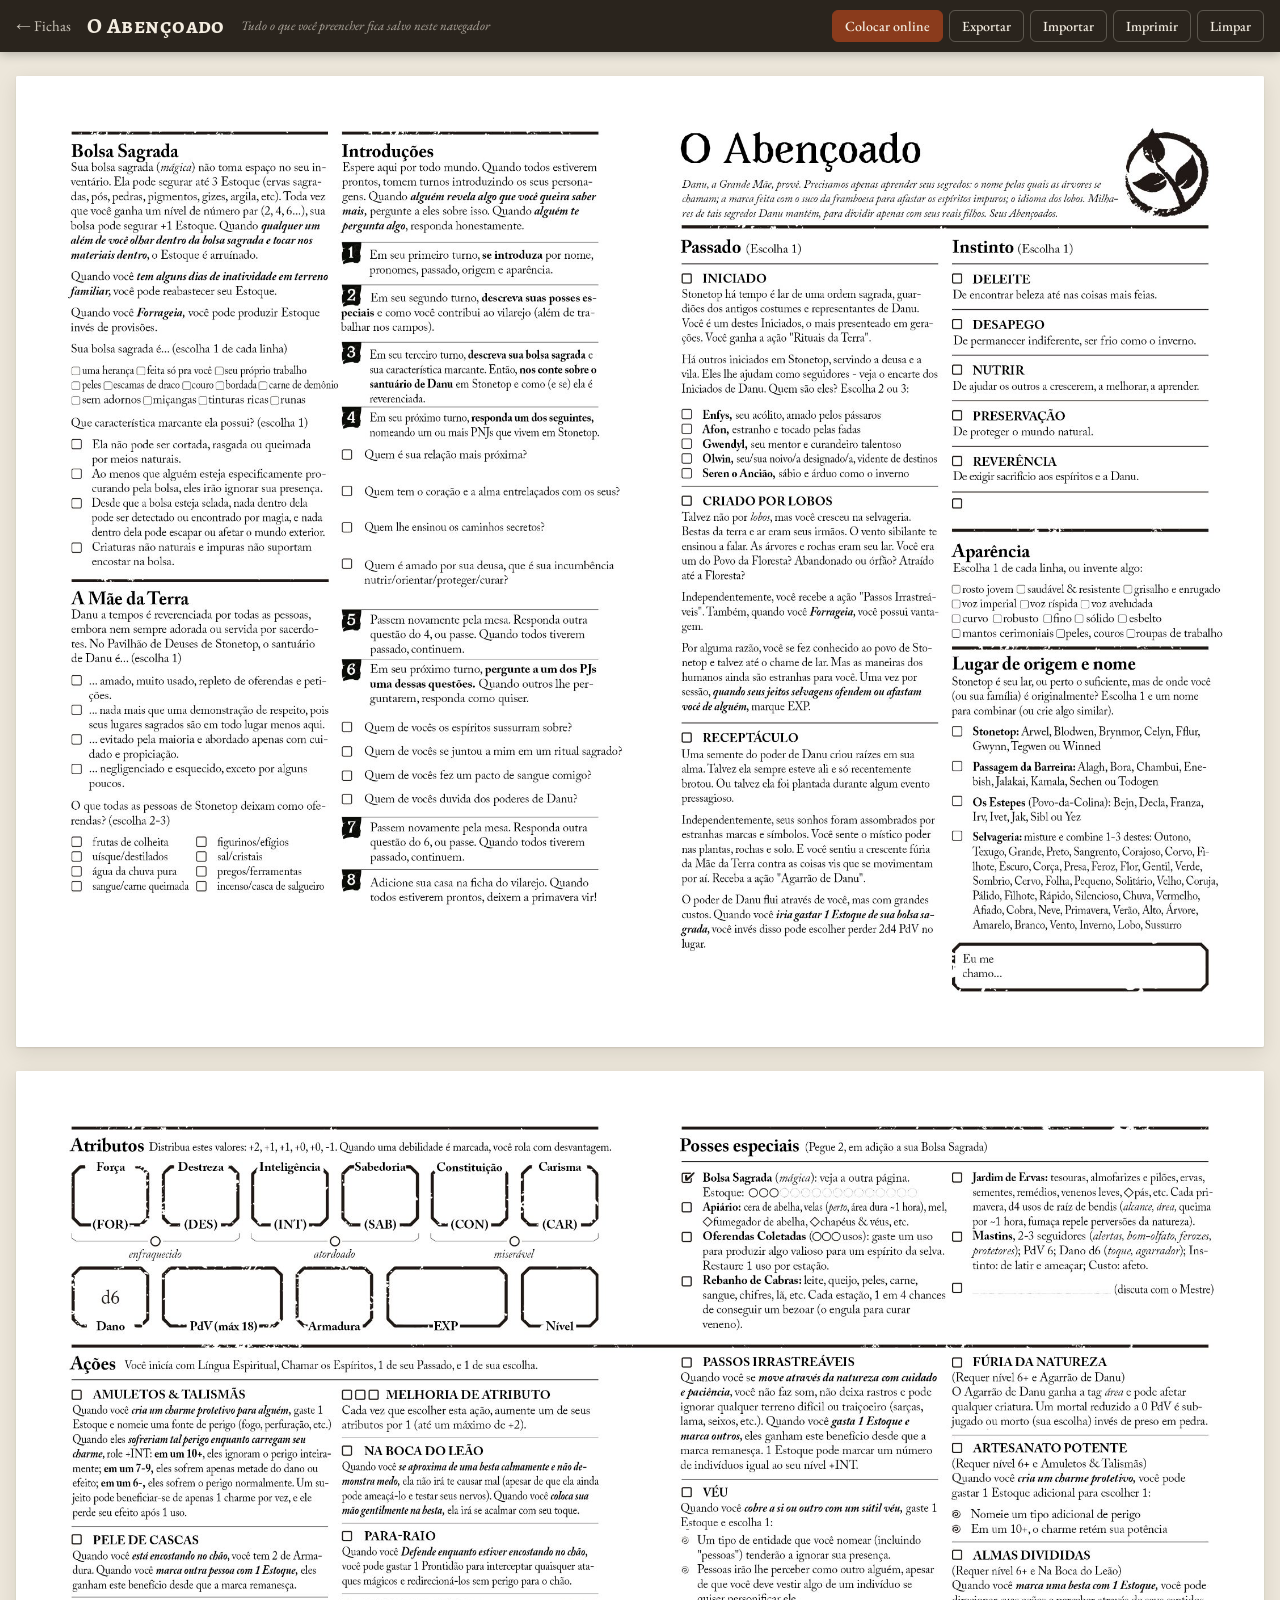
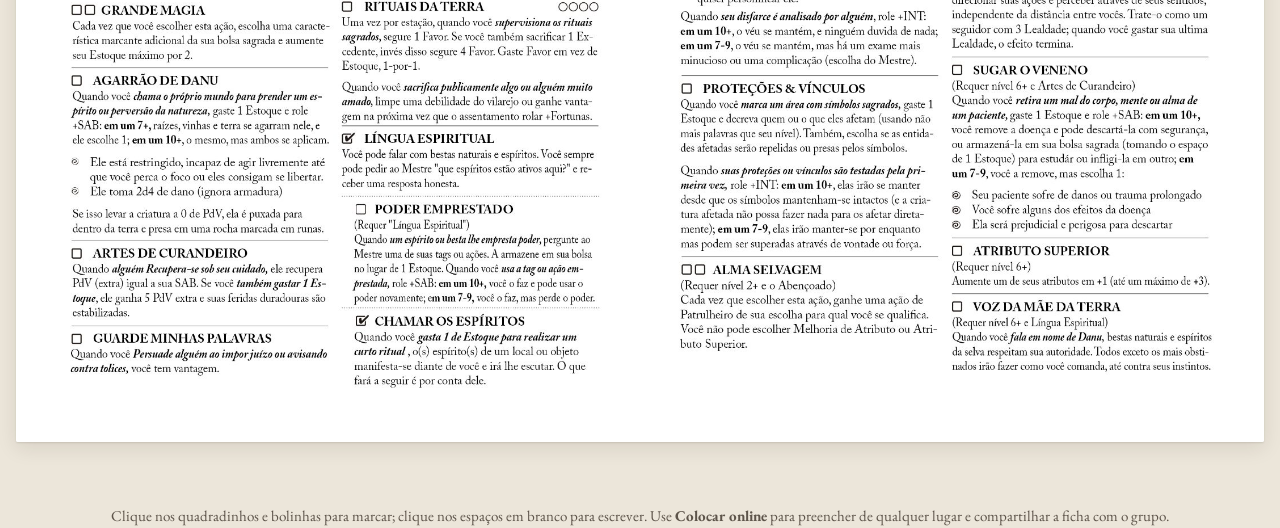
==== abencoado.html @ 60180b50 "y" ====
<!doctype html>
<html lang="pt-BR">
<head>
<script>try{var t=localStorage.getItem('stonetop:tema');if(t)document.documentElement.dataset.theme=t}catch(e){}</script>
<meta charset="utf-8">
<meta name="viewport" content="width=device-width, initial-scale=1">
<title>O Abençoado · Stonetop</title>
<meta name="description" content="Ficha interativa de O Abençoado para Stonetop: marque as opções e preencha os campos direto no navegador.">
<link rel="preconnect" href="https://fonts.googleapis.com"><link rel="preconnect" href="https://fonts.gstatic.com" crossorigin>
<link href="https://fonts.googleapis.com/css2?family=Alegreya+SC:wght@500;700&family=Caveat:wght@500&family=EB+Garamond:wght@400;500;600&display=swap" rel="stylesheet">
<link rel="stylesheet" href="assets/estilo.css">
</head>
<body>
<header class="barra">
  <a class="voltar" href="index.html">&larr; Fichas</a>
  <h1>O Abençoado</h1>
  <span class="status" id="status" aria-live="polite"></span>
  <div class="acoes">
    <button class="btn destaque" id="online" type="button" title="Criar um link para preencher esta ficha de qualquer lugar">Colocar online</button>
    <button class="btn" id="exportar" type="button" title="Baixar um arquivo com tudo o que foi preenchido">Exportar</button>
    <button class="btn" id="importar" type="button" title="Carregar um arquivo exportado antes">Importar</button>
    <button class="btn" id="imprimir" type="button" title="Imprimir ou salvar como PDF">Imprimir</button>
    <button class="btn perigo" id="limpar" type="button">Limpar</button>
  </div>
  <input type="file" id="arquivo" accept=".json,application/json" hidden>
</header>
<main id="folhas"></main>
<p class="dica">Clique nos quadradinhos e bolinhas para marcar; clique nos espaços em branco para escrever. Use <strong>Colocar online</strong> para preencher de qualquer lugar e compartilhar a ficha com o grupo.</p>
<dialog id="dialogo-online" class="dialogo">
  <h2>Ficha online</h2>
  <p>Mande este link para quem vai preencher. Qualquer pessoa com ele vê e edita a mesma ficha, de qualquer aparelho. As mudanças aparecem para todos em poucos segundos.</p>
  <div class="linha-link">
    <input id="link-online" type="text" readonly aria-label="Link da ficha online">
    <button class="btn-claro" id="copiar-link" type="button">Copiar</button>
  </div>
  <p class="aviso">Guarde o link: é a única chave da ficha. Quem não tiver o link não encontra a ficha.</p>
  <div class="rodape-dialogo">
    <button class="btn-texto" id="sair-online" type="button">Voltar para a ficha local</button>
    <button class="btn-claro" id="fechar-dialogo" type="button">Fechar</button>
  </div>
</dialog>
<script src="dados/abencoado.js"></script>
<script src="assets/ficha.js"></script>
</body>
</html>
---- assets/estilo.css ----
:root {
  --fundo: #ece6da;
  --papel: #fffdf8;
  --tinta: #1f1b16;
  --tinta-suave: #5d544a;
  --borda: #cfc5b4;
  --barra: #2a241d;
  --barra-texto: #f4ede1;
  --destaque: #8a3b1c;
  --destaque-claro: #b85a32;
  --marca: #1b2a5c;          /* cor da "caneta" nos campos */
  --foco: rgba(184, 90, 50, .18);
  --sombra: 0 1px 2px rgba(40, 30, 20, .12), 0 6px 20px rgba(40, 30, 20, .10);
}
@media (prefers-color-scheme: dark) {
  :root:not([data-theme="light"]) {
    --fundo: #1a1714;
    --tinta: #efe7da;
    --tinta-suave: #b4a998;
    --borda: #3d362e;
    --barra: #0f0d0b;
    --papel: #26211c;
    --destaque-claro: #d9855c;
  }
}
:root[data-theme="dark"] {
  --fundo: #1a1714; --tinta: #efe7da; --tinta-suave: #b4a998; --borda: #3d362e;
  --barra: #0f0d0b; --papel: #26211c; --destaque-claro: #d9855c;
}

* { box-sizing: border-box; }
html { -webkit-text-size-adjust: 100%; }
body {
  margin: 0;
  background: var(--fundo);
  color: var(--tinta);
  font: 16px/1.5 "EB Garamond", Georgia, "Times New Roman", serif;
}
a { color: inherit; }

/* ---------- barra da ficha */
.barra {
  position: sticky; top: 0; z-index: 10;
  display: flex; flex-wrap: wrap; align-items: center; gap: 8px 16px;
  padding: 10px 16px;
  background: var(--barra); color: var(--barra-texto);
  box-shadow: 0 2px 10px rgba(0, 0, 0, .25);
}
.barra .voltar { text-decoration: none; opacity: .8; font-size: 15px; white-space: nowrap; }
.barra .voltar:hover { opacity: 1; }
.barra h1 {
  margin: 0; font: 600 22px/1.1 "Alegreya SC", "EB Garamond", Georgia, serif; letter-spacing: .02em;
}
.barra .status { font-size: 13px; opacity: .65; font-style: italic; flex: 1 1 180px; }
.acoes { display: flex; flex-wrap: wrap; gap: 6px; }
.btn {
  appearance: none; border: 1px solid rgba(244, 237, 225, .25); background: transparent; color: inherit;
  font: 500 14px/1 "EB Garamond", Georgia, serif; padding: 8px 12px; border-radius: 6px; cursor: pointer;
}
.btn:hover { background: rgba(244, 237, 225, .1); }
.btn.perigo:hover { background: rgba(200, 70, 40, .35); border-color: rgba(200, 70, 40, .6); }
.btn:focus-visible { outline: 2px solid var(--destaque-claro); outline-offset: 2px; }

/* ---------- folhas */
#folhas {
  display: flex; flex-direction: column; align-items: center; gap: 24px;
  padding: 24px 16px 64px;
}
.pagina {
  position: relative;
  width: min(100%, 1400px);
  container-type: inline-size;
  background: #fff;
  box-shadow: var(--sombra);
  border-radius: 2px;
  overflow: hidden;
}
.pagina > img { position: absolute; inset: 0; width: 100%; height: 100%; display: block; user-select: none; -webkit-user-drag: none; }

.pagina .texto, .pagina .caixa { position: absolute; margin: 0; }

.texto {
  border: 0; padding: 0 .3cqw; background: transparent; color: var(--marca);
  font-family: "Caveat", "Segoe Print", "Bradley Hand", cursive;
  line-height: 1.15; border-radius: 2px;
  transition: background-color .15s;
}
.texto.centro { text-align: center; }
textarea.texto { resize: none; overflow: auto; padding-top: .2cqw; scrollbar-width: thin; }
.texto:hover { background: rgba(27, 42, 92, .05); }
.texto:focus { outline: none; background: var(--foco); }

.caixa {
  border: 0; padding: 0; background: transparent; cursor: pointer; border-radius: 3px;
  display: grid; place-items: center;
}
.caixa:hover { background: rgba(184, 90, 50, .15); }
.caixa:focus-visible { outline: 2px solid var(--destaque-claro); outline-offset: 1px; }
.caixa.bolinha { border-radius: 50%; }
.caixa::after { content: ""; opacity: 0; transform: scale(.4); transition: opacity .12s, transform .12s; }
.caixa[aria-checked="true"]::after { opacity: 1; transform: scale(1); }
.caixa.quadrado::after {
  width: 78%; height: 78%;
  background: var(--marca);
  -webkit-mask: url("data:image/svg+xml,%3Csvg xmlns='http://www.w3.org/2000/svg' viewBox='0 0 20 20'%3E%3Cpath d='M3 10.5l4.2 4.3L17 4.5' fill='none' stroke='black' stroke-width='3.2' stroke-linecap='round' stroke-linejoin='round'/%3E%3C/svg%3E") center/contain no-repeat;
          mask: url("data:image/svg+xml,%3Csvg xmlns='http://www.w3.org/2000/svg' viewBox='0 0 20 20'%3E%3Cpath d='M3 10.5l4.2 4.3L17 4.5' fill='none' stroke='black' stroke-width='3.2' stroke-linecap='round' stroke-linejoin='round'/%3E%3C/svg%3E") center/contain no-repeat;
}
.caixa.bolinha::after { width: 62%; height: 62%; border-radius: 50%; background: var(--marca); }

.btn.destaque { background: var(--destaque); border-color: var(--destaque); }
.btn.destaque:hover { background: var(--destaque-claro); border-color: var(--destaque-claro); }
.modo-online .barra .status::before {
  content: ""; display: inline-block; width: 8px; height: 8px; margin-right: 6px; border-radius: 50%;
  background: #6fbf73; vertical-align: 1px;
}

/* ---------- janela do link online */
.dialogo {
  width: min(520px, calc(100vw - 32px)); padding: 24px; border: 1px solid var(--borda); border-radius: 12px;
  background: var(--papel); color: var(--tinta); box-shadow: 0 20px 60px rgba(0, 0, 0, .35);
}
.dialogo::backdrop { background: rgba(20, 15, 10, .55); }
.dialogo h2 { margin: 0 0 8px; font: 700 26px/1.1 "Alegreya SC", Georgia, serif; }
.dialogo p { margin: 0 0 16px; }
.dialogo .aviso { font-size: 14px; color: var(--tinta-suave); font-style: italic; }
.linha-link { display: flex; gap: 8px; margin-bottom: 12px; }
.linha-link input {
  flex: 1; min-width: 0; padding: 10px 12px; border: 1px solid var(--borda); border-radius: 6px;
  background: var(--fundo); color: var(--tinta); font: 14px/1.2 ui-monospace, "Cascadia Mono", Consolas, monospace;
}
.btn-claro, .btn-texto {
  appearance: none; font: 600 15px/1 "EB Garamond", Georgia, serif; padding: 10px 16px; border-radius: 6px; cursor: pointer;
}
.btn-claro { border: 1px solid var(--destaque); background: var(--destaque); color: #fff; }
.btn-claro:hover { background: var(--destaque-claro); border-color: var(--destaque-claro); }
.btn-texto { border: 0; background: transparent; color: var(--tinta-suave); padding-left: 0; text-decoration: underline; }
.rodape-dialogo { display: flex; justify-content: space-between; align-items: center; gap: 12px; flex-wrap: wrap; margin-top: 8px; }

/* ---------- lista de fichas online na página inicial */
.recentes { margin-top: 40px; }
.recentes h3 { margin: 0 0 12px; font: 700 20px/1.2 "Alegreya SC", Georgia, serif; }
.recentes ul { list-style: none; margin: 0; padding: 0; border: 1px solid var(--borda); border-radius: 10px; background: var(--papel); overflow: hidden; }
.recentes li { display: flex; justify-content: space-between; gap: 16px; padding: 12px 16px; border-top: 1px solid var(--borda); }
.recentes li:first-child { border-top: 0; }
.recentes a { color: var(--destaque-claro); font-weight: 600; text-decoration: none; }
.recentes a:hover { text-decoration: underline; }
.recentes span { color: var(--tinta-suave); font-size: 14px; white-space: nowrap; }

.dica {
  max-width: 1400px; margin: 0 auto; padding: 0 16px; color: var(--tinta-suave); font-size: 15px; text-align: center;
}

/* ---------- página inicial */
.capa { max-width: 1100px; margin: 0 auto; padding: 56px 16px 72px; }
.capa header { text-align: center; margin-bottom: 40px; }
.capa h1 { margin: 0; font: 700 clamp(40px, 8vw, 72px)/1 "Alegreya SC", Georgia, serif; letter-spacing: .01em; }
.capa .sub { margin: 12px auto 0; max-width: 560px; color: var(--tinta-suave); font-size: 18px; }
.grade { display: grid; grid-template-columns: repeat(auto-fit, minmax(260px, 1fr)); gap: 24px; }
.cartao {
  display: flex; flex-direction: column; text-decoration: none; background: var(--papel);
  border: 1px solid var(--borda); border-radius: 10px; overflow: hidden; box-shadow: var(--sombra);
  transition: transform .2s, box-shadow .2s;
}
.cartao:hover { transform: translateY(-3px); box-shadow: 0 2px 4px rgba(40,30,20,.14), 0 14px 32px rgba(40,30,20,.16); }
.cartao:focus-visible { outline: 3px solid var(--destaque-claro); outline-offset: 3px; }
.cartao .miniatura { aspect-ratio: 4 / 3; background: #fff center top / cover no-repeat; border-bottom: 1px solid var(--borda); }
.cartao .corpo { padding: 16px 20px 20px; }
.cartao h2 { margin: 0 0 4px; font: 700 26px/1.1 "Alegreya SC", Georgia, serif; }
.cartao p { margin: 0; color: var(--tinta-suave); font-size: 16px; }
.cartao .ir { display: inline-block; margin-top: 12px; color: var(--destaque-claro); font-weight: 600; }
.como { margin-top: 48px; padding: 24px; border: 1px dashed var(--borda); border-radius: 10px; color: var(--tinta-suave); }
.como h3 { margin: 0 0 8px; color: var(--tinta); font: 700 20px/1.2 "Alegreya SC", Georgia, serif; }
.como ul { margin: 0; padding-left: 20px; }

/* ---------- impressão: só as folhas, uma por página */
@page { size: letter landscape; margin: 0; }
@media print {
  body { background: #fff; }
  .barra, .dica { display: none !important; }
  #folhas { padding: 0; gap: 0; }
  .pagina { width: 100%; box-shadow: none; border-radius: 0; break-after: page; }
  .pagina:last-child { break-after: auto; }
  .texto, .caixa { background: transparent !important; }
  .texto { overflow: hidden; }
}
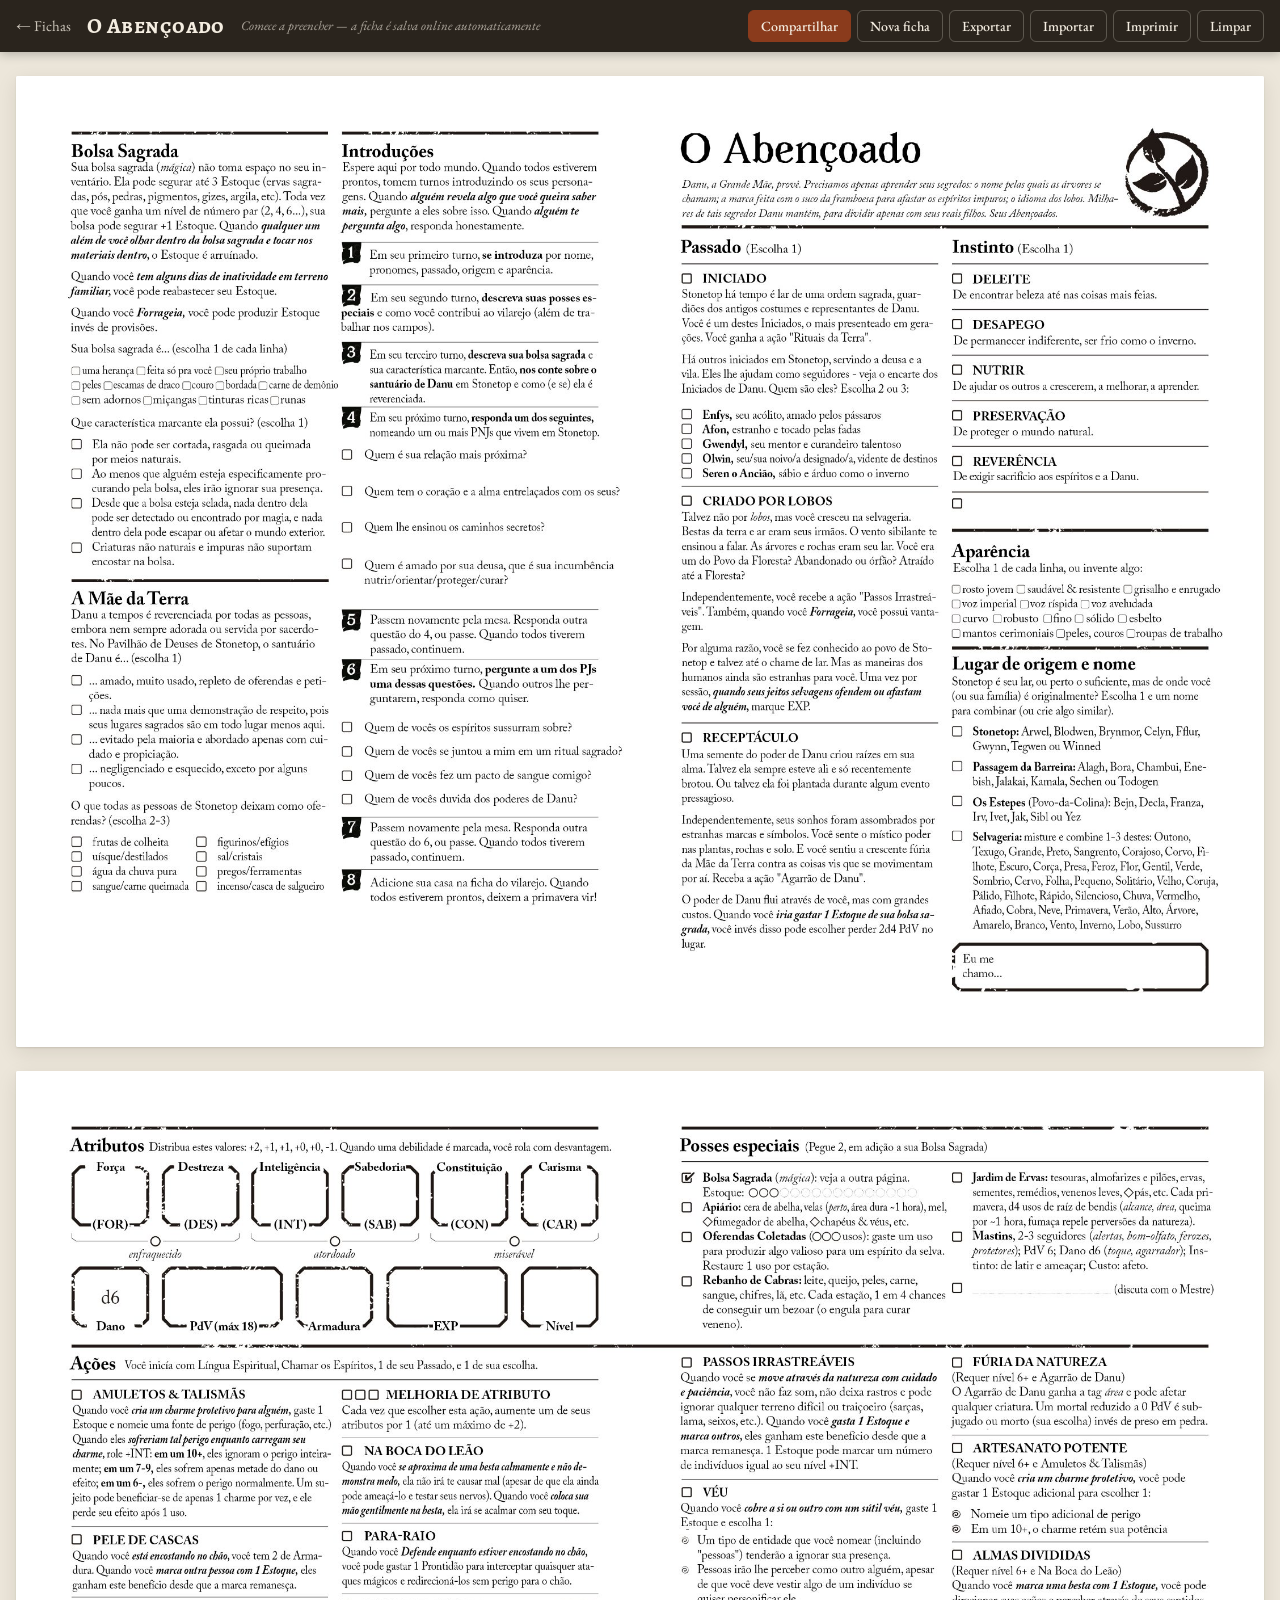
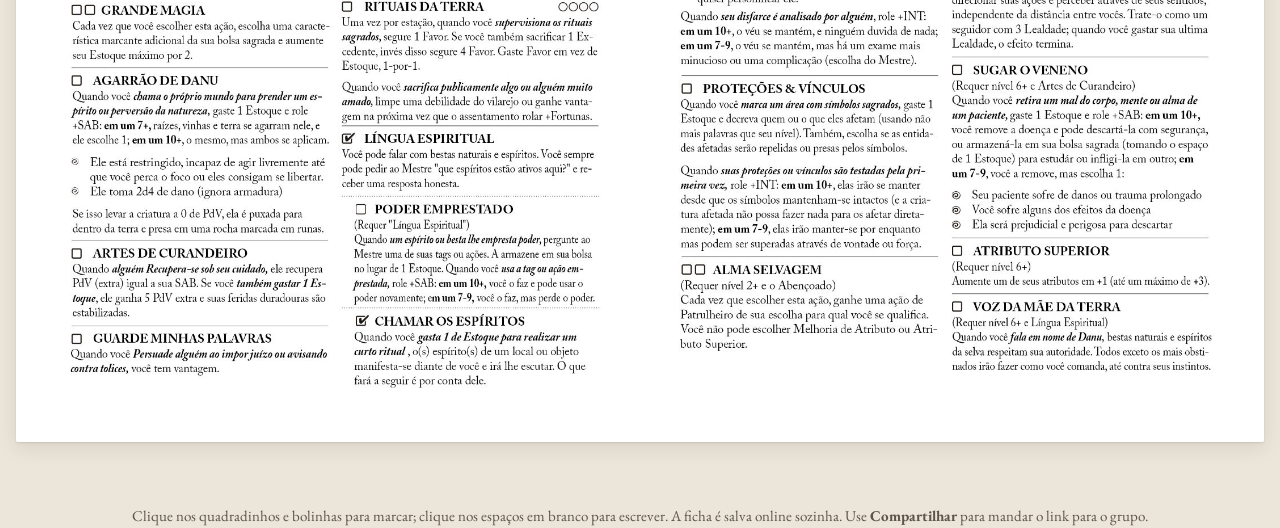
==== commit ca6a71c3: "db" ====
--- a/abencoado.html
+++ b/abencoado.html
@@ -16,7 +16,8 @@
   <h1>O Abençoado</h1>
   <span class="status" id="status" aria-live="polite"></span>
   <div class="acoes">
-    <button class="btn destaque" id="online" type="button" title="Criar um link para preencher esta ficha de qualquer lugar">Colocar online</button>
+    <button class="btn destaque" id="online" type="button" title="Pegar o link desta ficha para mandar para o grupo">Compartilhar</button>
+    <button class="btn" id="nova" type="button" title="Começar outra ficha, em branco">Nova ficha</button>
     <button class="btn" id="exportar" type="button" title="Baixar um arquivo com tudo o que foi preenchido">Exportar</button>
     <button class="btn" id="importar" type="button" title="Carregar um arquivo exportado antes">Importar</button>
     <button class="btn" id="imprimir" type="button" title="Imprimir ou salvar como PDF">Imprimir</button>
@@ -25,7 +26,7 @@
   <input type="file" id="arquivo" accept=".json,application/json" hidden>
 </header>
 <main id="folhas"></main>
-<p class="dica">Clique nos quadradinhos e bolinhas para marcar; clique nos espaços em branco para escrever. Use <strong>Colocar online</strong> para preencher de qualquer lugar e compartilhar a ficha com o grupo.</p>
+<p class="dica">Clique nos quadradinhos e bolinhas para marcar; clique nos espaços em branco para escrever. A ficha é salva online sozinha. Use <strong>Compartilhar</strong> para mandar o link para o grupo.</p>
 <dialog id="dialogo-online" class="dialogo">
   <h2>Ficha online</h2>
   <p>Mande este link para quem vai preencher. Qualquer pessoa com ele vê e edita a mesma ficha, de qualquer aparelho. As mudanças aparecem para todos em poucos segundos.</p>
@@ -34,8 +35,7 @@
     <button class="btn-claro" id="copiar-link" type="button">Copiar</button>
   </div>
   <p class="aviso">Guarde o link: é a única chave da ficha. Quem não tiver o link não encontra a ficha.</p>
-  <div class="rodape-dialogo">
-    <button class="btn-texto" id="sair-online" type="button">Voltar para a ficha local</button>
+  <div class="rodape-dialogo fim">
     <button class="btn-claro" id="fechar-dialogo" type="button">Fechar</button>
   </div>
 </dialog>
--- a/assets/estilo.css
+++ b/assets/estilo.css
@@ -109,7 +109,10 @@
 
 .btn.destaque { background: var(--destaque); border-color: var(--destaque); }
 .btn.destaque:hover { background: var(--destaque-claro); border-color: var(--destaque-claro); }
-.modo-online .barra .status::before {
+.barra .status[data-tipo="alerta"] { opacity: 1; color: #f0b86a; font-style: normal; }
+.barra .status[data-tipo="alerta"]::before { content: "⚠ "; }
+.rodape-dialogo.fim { justify-content: flex-end; }
+.modo-online .barra .status[data-tipo="ok"]::before {
   content: ""; display: inline-block; width: 8px; height: 8px; margin-right: 6px; border-radius: 50%;
   background: #6fbf73; vertical-align: 1px;
 }
